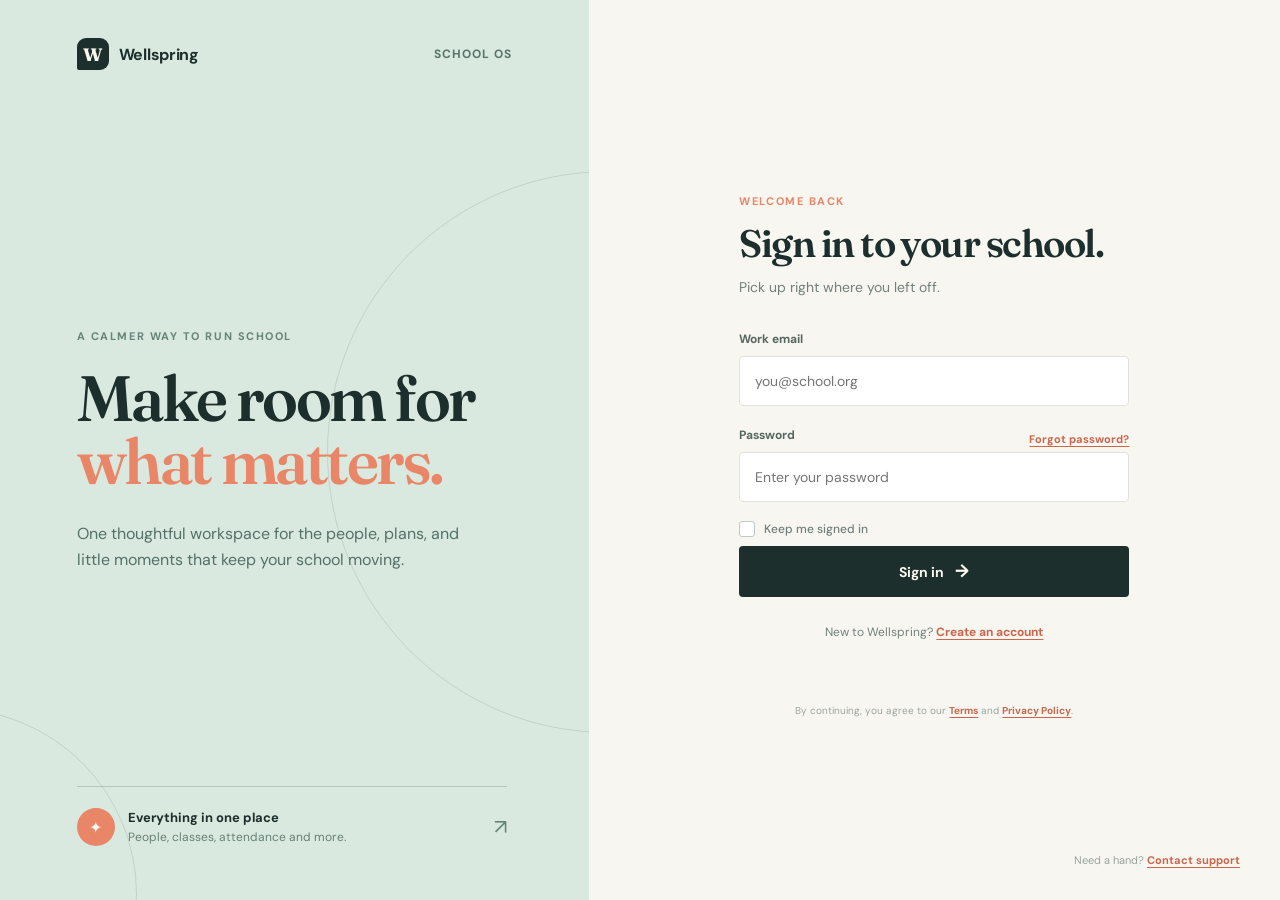
==== html/index.html @ 3523e987 "Add initial data files and basic HTML structure - Created OAF_sites.csv with site details including " ====
<!DOCTYPE html>
<html lang="en">

<head>
    <meta charset="UTF-8">
    <meta name="viewport" content="width=device-width, initial-scale=1.0">
    <link rel="stylesheet" href="style.css">
    <link rel="preconnect" href="https://fonts.googleapis.com">
    <link rel="preconnect" href="https://fonts.gstatic.com" crossorigin>
    <link
        href="https://fonts.googleapis.com/css2?family=DM+Sans:wght@400;500;600;700&family=Fraunces:opsz,wght@9..144,600;9..144,700&display=swap"
        rel="stylesheet">
    <title>Wellspring | School management made simple</title>
</head>

<body>
    <main class="auth-shell">
        <section class="brand-panel" aria-label="About Wellspring">
            <nav class="brand-nav">
                <a class="brand" href="index.html" aria-label="Wellspring home">
                    <span class="brand-mark" aria-hidden="true">W</span>
                    <span>Wellspring</span>
                </a>
                <span class="edition">School OS</span>
            </nav>

            <div class="brand-copy">
                <p class="eyebrow">A calmer way to run school</p>
                <h1>Make room for<br><em>what matters.</em></h1>
                <p class="intro">One thoughtful workspace for the people, plans, and little moments that keep your
                    school moving.</p>
            </div>

            <div class="campus-note">
                <div class="note-icon" aria-hidden="true">✦</div>
                <div>
                    <strong>Everything in one place</strong>
                    <span>People, classes, attendance and more.</span>
                </div>
                <span class="note-arrow" aria-hidden="true">↗</span>
            </div>
        </section>

        <section class="form-panel" aria-labelledby="welcome-title">
            <div class="form-wrap">
                <div class="mobile-brand">
                    <span class="brand-mark" aria-hidden="true">W</span>
                    <span>Wellspring</span>
                </div>
                <div class="form-heading">
                    <p class="eyebrow">Welcome back</p>
                    <h2 id="welcome-title">Sign in to your school.</h2>
                    <p>Pick up right where you left off.</p>
                </div>

                <form class="signin-form">
                    <label for="email">Work email</label>
                    <input id="email" name="email" type="email" placeholder="you@school.org" autocomplete="email"
                        required>

                    <div class="label-row">
                        <label for="password">Password</label>
                        <a href="#reset">Forgot password?</a>
                    </div>
                    <input id="password" name="password" type="password" placeholder="Enter your password"
                        autocomplete="current-password" required>

                    <label class="remember"><input type="checkbox" name="remember"><span class="checkbox"
                            aria-hidden="true"></span>Keep me signed in</label>
                    <button type="submit">Sign in <span aria-hidden="true">→</span></button>
                </form>

                <p class="signup-prompt">New to Wellspring? <a href="#create-account">Create an account</a></p>
                <p class="legal">By continuing, you agree to our <a href="#terms">Terms</a> and <a
                        href="#privacy">Privacy Policy</a>.</p>
            </div>
            <div class="help-link">Need a hand? <a href="mailto:hello@wellspring.school">Contact support</a></div>
        </section>
    </main>
</body>

</html>
</div>
<div class="right">

</div>
</div>
</body>

</html>
---- html/style.css ----
:root {
    --ink: #1d2f2c;
    --muted: #71807c;
    --paper: #f8f6f0;
    --cream: #f2e8d5;
    --mint: #d9e9df;
    --coral: #e88667;
    --line: #dfe3dc;
}

* { box-sizing: border-box; }

body {
    margin: 0;
    color: var(--ink);
    background: var(--paper);
    font-family: "DM Sans", sans-serif;
}

a { color: inherit; text-underline-offset: 3px; }

.auth-shell { display: grid; grid-template-columns: minmax(420px, 0.92fr) minmax(480px, 1.08fr); min-height: 100vh; }

.brand-panel {
    display: flex;
    flex-direction: column;
    justify-content: space-between;
    min-height: 100vh;
    padding: 38px clamp(40px, 6vw, 96px) 54px;
    overflow: hidden;
    background: var(--mint);
    position: relative;
}

.brand-panel::before, .brand-panel::after { content: ""; position: absolute; border: 1px solid rgba(29, 47, 44, 0.12); border-radius: 50%; pointer-events: none; }
.brand-panel::before { width: 560px; height: 560px; right: -300px; top: 19%; }
.brand-panel::after { width: 370px; height: 370px; left: -235px; bottom: -180px; }
.brand-nav, .brand, .label-row, .campus-note, .remember, .mobile-brand { display: flex; align-items: center; }
.brand-nav { justify-content: space-between; position: relative; z-index: 1; }
.brand { gap: 10px; text-decoration: none; font-weight: 700; letter-spacing: -0.02em; }
.brand-mark { display: grid; place-items: center; width: 32px; height: 32px; color: var(--paper); background: var(--ink); border-radius: 9px 9px 9px 2px; font-family: Fraunces, serif; font-size: 18px; }
.edition { color: #58736a; font-size: 12px; font-weight: 700; letter-spacing: 0.08em; text-transform: uppercase; }
.brand-copy { max-width: 520px; position: relative; z-index: 1; margin: 12vh 0 8vh; }
.eyebrow { color: #66837a; font-size: 11px; font-weight: 700; letter-spacing: 0.14em; text-transform: uppercase; }
h1, h2 { margin: 0; font-family: Fraunces, Georgia, serif; font-weight: 600; letter-spacing: -0.04em; }
h1 { margin-top: 24px; font-size: clamp(48px, 5vw, 78px); line-height: 0.98; }
h1 em { color: var(--coral); font-style: normal; }
.intro { max-width: 390px; margin: 28px 0 0; color: #557069; font-size: 16px; line-height: 1.65; }
.campus-note { gap: 13px; max-width: 430px; padding-top: 21px; border-top: 1px solid rgba(29, 47, 44, 0.18); position: relative; z-index: 1; }
.note-icon { display: grid; place-items: center; width: 38px; height: 38px; color: var(--paper); background: var(--coral); border-radius: 50%; }
.campus-note strong, .campus-note span { display: block; }
.campus-note strong { margin-bottom: 3px; font-size: 13px; }
.campus-note div span { color: #688078; font-size: 12px; }
.note-arrow { margin-left: auto; color: #66837a; font-size: 21px; }

.form-panel { display: flex; flex-direction: column; justify-content: center; padding: 56px clamp(40px, 9vw, 150px); position: relative; }
.form-wrap { width: min(100%, 390px); margin: auto; }
.form-heading { margin-bottom: 35px; }
.form-heading .eyebrow { margin-bottom: 15px; color: var(--coral); }
h2 { font-size: clamp(32px, 3vw, 44px); line-height: 1.05; }
.form-heading > p:last-child { margin: 14px 0 0; color: var(--muted); font-size: 14px; }
.signin-form { display: flex; flex-direction: column; }
.signin-form label { margin-bottom: 9px; color: #566661; font-size: 12px; font-weight: 700; }
.signin-form input[type="email"], .signin-form input[type="password"] { width: 100%; height: 50px; padding: 0 15px; margin-bottom: 21px; border: 1px solid var(--line); border-radius: 4px; outline: none; color: var(--ink); background: #fff; font: inherit; font-size: 14px; transition: border-color 160ms, box-shadow 160ms; }
.signin-form input:focus { border-color: var(--coral); box-shadow: 0 0 0 3px rgba(232, 134, 103, 0.14); }
.label-row { justify-content: space-between; }
.label-row a, .signup-prompt a, .legal a, .help-link a { color: #c9664c; font-weight: 700; }
.label-row a { font-size: 11px; }
.remember { gap: 9px; margin: -2px 0 25px; color: var(--muted) !important; font-weight: 500 !important; cursor: pointer; }
.remember input { position: absolute; opacity: 0; }
.checkbox { width: 16px; height: 16px; border: 1px solid #becbc5; border-radius: 3px; background: white; }
.remember input:checked + .checkbox { border-color: var(--coral); background: var(--coral); box-shadow: inset 0 0 0 3px white; }
button { height: 51px; border: 0; border-radius: 4px; color: #fffaf4; background: var(--ink); font: inherit; font-size: 14px; font-weight: 700; cursor: pointer; transition: transform 160ms, background 160ms; }
button span { margin-left: 8px; font-size: 18px; }
button:hover { background: #2c4943; transform: translateY(-1px); }
.signup-prompt { margin: 27px 0 0; color: var(--muted); text-align: center; font-size: 12px; }
.legal { margin: 64px 0 0; color: #9aa49f; text-align: center; font-size: 10px; }
.help-link { position: absolute; right: 40px; bottom: 33px; color: #9aa49f; font-size: 11px; }
.mobile-brand { display: none; }

@media (max-width: 760px) {
    .auth-shell { display: block; }
    .brand-panel { min-height: 455px; padding: 25px 25px 30px; }
    .brand-copy { margin: 54px 0 42px; }
    h1 { font-size: 50px; }
    .intro { margin-top: 20px; font-size: 14px; }
    .edition { display: none; }
    .form-panel { min-height: 590px; padding: 44px 25px 80px; }
    .mobile-brand { gap: 9px; margin-bottom: 45px; font-weight: 700; }
    .mobile-brand .brand-mark { width: 28px; height: 28px; font-size: 16px; }
    .form-heading { margin-bottom: 30px; }
    .legal { margin-top: 48px; }
    .help-link { right: 25px; bottom: 25px; }
}
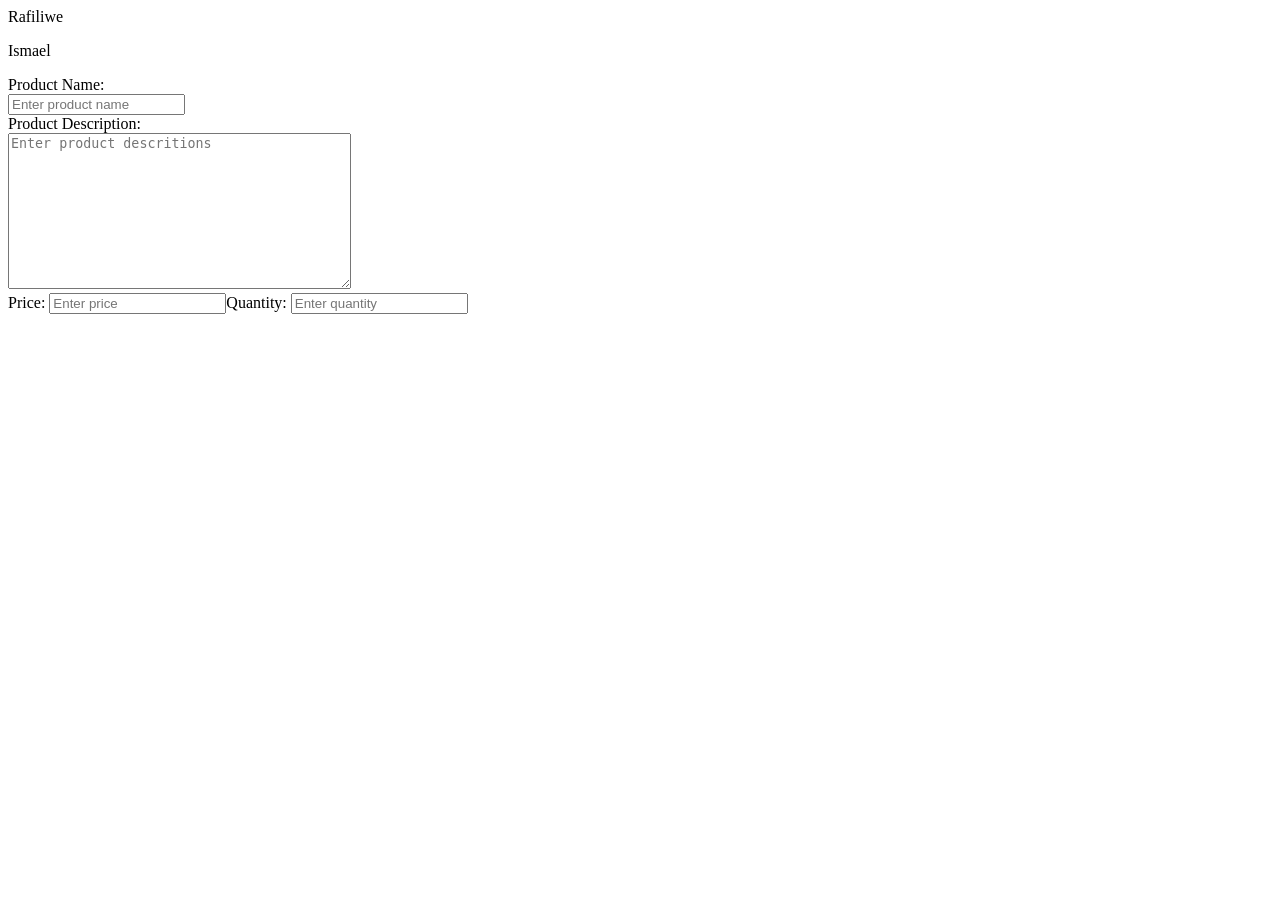
==== commit 6efa8c66: "Add Snake Game files including HTML, CSS, JS, and assets - Created snake.html for the game structure" ====
--- a/html/index.html
+++ b/html/index.html
@@ -4,87 +4,35 @@
 <head>
     <meta charset="UTF-8">
     <meta name="viewport" content="width=device-width, initial-scale=1.0">
+    <title>Document</title>
     <link rel="stylesheet" href="style.css">
-    <link rel="preconnect" href="https://fonts.googleapis.com">
-    <link rel="preconnect" href="https://fonts.gstatic.com" crossorigin>
-    <link
-        href="https://fonts.googleapis.com/css2?family=DM+Sans:wght@400;500;600;700&family=Fraunces:opsz,wght@9..144,600;9..144,700&display=swap"
-        rel="stylesheet">
-    <title>Wellspring | School management made simple</title>
 </head>
 
 <body>
-    <main class="auth-shell">
-        <section class="brand-panel" aria-label="About Wellspring">
-            <nav class="brand-nav">
-                <a class="brand" href="index.html" aria-label="Wellspring home">
-                    <span class="brand-mark" aria-hidden="true">W</span>
-                    <span>Wellspring</span>
-                </a>
-                <span class="edition">School OS</span>
-            </nav>
+    <div style="display: flex;" class="para">
+        <p">Rafiliwe</p>
+        <p>Ismael</p>
+    </div>
 
-            <div class="brand-copy">
-                <p class="eyebrow">A calmer way to run school</p>
-                <h1>Make room for<br><em>what matters.</em></h1>
-                <p class="intro">One thoughtful workspace for the people, plans, and little moments that keep your
-                    school moving.</p>
+    <form action="">
+        <div class="upper">
+            <label for="p-name">Product Name:</label><br>
+            <input type="text" name="p-name" placeholder="Enter product name"><br>
+            <label for="p-description">Product Description:</label><br>
+            <textarea type="text" rows="10" cols="40" id="pdescription" name="p-description"
+                placeholder="Enter product descritions"></textarea>
+        </div>
+        <div class="lowwer">
+            <div class="price">
+                <label for="price">Price:</label>
+                <input type="number" id="price" name="price" min="0" step="0.01" placeholder="Enter price" />
             </div>
-
-            <div class="campus-note">
-                <div class="note-icon" aria-hidden="true">✦</div>
-                <div>
-                    <strong>Everything in one place</strong>
-                    <span>People, classes, attendance and more.</span>
-                </div>
-                <span class="note-arrow" aria-hidden="true">↗</span>
+            <div class="quantity">
+                <label for="quantity">Quantity:</label>
+                <input type="number" id="quantity" name="quantity" min="1" step="1" placeholder="Enter quantity" />
             </div>
-        </section>
-
-        <section class="form-panel" aria-labelledby="welcome-title">
-            <div class="form-wrap">
-                <div class="mobile-brand">
-                    <span class="brand-mark" aria-hidden="true">W</span>
-                    <span>Wellspring</span>
-                </div>
-                <div class="form-heading">
-                    <p class="eyebrow">Welcome back</p>
-                    <h2 id="welcome-title">Sign in to your school.</h2>
-                    <p>Pick up right where you left off.</p>
-                </div>
-
-                <form class="signin-form">
-                    <label for="email">Work email</label>
-                    <input id="email" name="email" type="email" placeholder="you@school.org" autocomplete="email"
-                        required>
-
-                    <div class="label-row">
-                        <label for="password">Password</label>
-                        <a href="#reset">Forgot password?</a>
-                    </div>
-                    <input id="password" name="password" type="password" placeholder="Enter your password"
-                        autocomplete="current-password" required>
-
-                    <label class="remember"><input type="checkbox" name="remember"><span class="checkbox"
-                            aria-hidden="true"></span>Keep me signed in</label>
-                    <button type="submit">Sign in <span aria-hidden="true">→</span></button>
-                </form>
-
-                <p class="signup-prompt">New to Wellspring? <a href="#create-account">Create an account</a></p>
-                <p class="legal">By continuing, you agree to our <a href="#terms">Terms</a> and <a
-                        href="#privacy">Privacy Policy</a>.</p>
-            </div>
-            <div class="help-link">Need a hand? <a href="mailto:hello@wellspring.school">Contact support</a></div>
-        </section>
-    </main>
-</body>
-
-</html>
-</div>
-<div class="right">
-
-</div>
-</div>
+        </div>
+    </form>
 </body>
 
 </html>
--- a/html/style.css
+++ b/html/style.css
@@ -1,95 +1,49 @@
+<style>
+input[type=text]
 
-:root {
-    --ink: #1d2f2c;
-    --muted: #71807c;
-    --paper: #f8f6f0;
-    --cream: #f2e8d5;
-    --mint: #d9e9df;
-    --coral: #e88667;
-    --line: #dfe3dc;
+textarea {
+ border: 2px solid aquamarine;
+}
+    </style>r: blue;r
+
+
+<style>
+form {
+    background color:beige;
+    
 }
 
-* { box-sizing: border-box; }
-
-body {
-    margin: 0;
-    color: var(--ink);
-    background: var(--paper);
-    font-family: "DM Sans", sans-serif;
+.lowwer {
+    display: flex;
 }
 
-a { color: inherit; text-underline-offset: 3px; }
 
-.auth-shell { display: grid; grid-template-columns: minmax(420px, 0.92fr) minmax(480px, 1.08fr); min-height: 100vh; }
 
-.brand-panel {
-    display: flex;
-    flex-direction: column;
-    justify-content: space-between;
-    min-height: 100vh;
-    padding: 38px clamp(40px, 6vw, 96px) 54px;
-    overflow: hidden;
-    background: var(--mint);
-    position: relative;
-}
 
-.brand-panel::before, .brand-panel::after { content: ""; position: absolute; border: 1px solid rgba(29, 47, 44, 0.12); border-radius: 50%; pointer-events: none; }
-.brand-panel::before { width: 560px; height: 560px; right: -300px; top: 19%; }
-.brand-panel::after { width: 370px; height: 370px; left: -235px; bottom: -180px; }
-.brand-nav, .brand, .label-row, .campus-note, .remember, .mobile-brand { display: flex; align-items: center; }
-.brand-nav { justify-content: space-between; position: relative; z-index: 1; }
-.brand { gap: 10px; text-decoration: none; font-weight: 700; letter-spacing: -0.02em; }
-.brand-mark { display: grid; place-items: center; width: 32px; height: 32px; color: var(--paper); background: var(--ink); border-radius: 9px 9px 9px 2px; font-family: Fraunces, serif; font-size: 18px; }
-.edition { color: #58736a; font-size: 12px; font-weight: 700; letter-spacing: 0.08em; text-transform: uppercase; }
-.brand-copy { max-width: 520px; position: relative; z-index: 1; margin: 12vh 0 8vh; }
-.eyebrow { color: #66837a; font-size: 11px; font-weight: 700; letter-spacing: 0.14em; text-transform: uppercase; }
-h1, h2 { margin: 0; font-family: Fraunces, Georgia, serif; font-weight: 600; letter-spacing: -0.04em; }
-h1 { margin-top: 24px; font-size: clamp(48px, 5vw, 78px); line-height: 0.98; }
-h1 em { color: var(--coral); font-style: normal; }
-.intro { max-width: 390px; margin: 28px 0 0; color: #557069; font-size: 16px; line-height: 1.65; }
-.campus-note { gap: 13px; max-width: 430px; padding-top: 21px; border-top: 1px solid rgba(29, 47, 44, 0.18); position: relative; z-index: 1; }
-.note-icon { display: grid; place-items: center; width: 38px; height: 38px; color: var(--paper); background: var(--coral); border-radius: 50%; }
-.campus-note strong, .campus-note span { display: block; }
-.campus-note strong { margin-bottom: 3px; font-size: 13px; }
-.campus-note div span { color: #688078; font-size: 12px; }
-.note-arrow { margin-left: auto; color: #66837a; font-size: 21px; }
 
-.form-panel { display: flex; flex-direction: column; justify-content: center; padding: 56px clamp(40px, 9vw, 150px); position: relative; }
-.form-wrap { width: min(100%, 390px); margin: auto; }
-.form-heading { margin-bottom: 35px; }
-.form-heading .eyebrow { margin-bottom: 15px; color: var(--coral); }
-h2 { font-size: clamp(32px, 3vw, 44px); line-height: 1.05; }
-.form-heading > p:last-child { margin: 14px 0 0; color: var(--muted); font-size: 14px; }
-.signin-form { display: flex; flex-direction: column; }
-.signin-form label { margin-bottom: 9px; color: #566661; font-size: 12px; font-weight: 700; }
-.signin-form input[type="email"], .signin-form input[type="password"] { width: 100%; height: 50px; padding: 0 15px; margin-bottom: 21px; border: 1px solid var(--line); border-radius: 4px; outline: none; color: var(--ink); background: #fff; font: inherit; font-size: 14px; transition: border-color 160ms, box-shadow 160ms; }
-.signin-form input:focus { border-color: var(--coral); box-shadow: 0 0 0 3px rgba(232, 134, 103, 0.14); }
-.label-row { justify-content: space-between; }
-.label-row a, .signup-prompt a, .legal a, .help-link a { color: #c9664c; font-weight: 700; }
-.label-row a { font-size: 11px; }
-.remember { gap: 9px; margin: -2px 0 25px; color: var(--muted) !important; font-weight: 500 !important; cursor: pointer; }
-.remember input { position: absolute; opacity: 0; }
-.checkbox { width: 16px; height: 16px; border: 1px solid #becbc5; border-radius: 3px; background: white; }
-.remember input:checked + .checkbox { border-color: var(--coral); background: var(--coral); box-shadow: inset 0 0 0 3px white; }
-button { height: 51px; border: 0; border-radius: 4px; color: #fffaf4; background: var(--ink); font: inherit; font-size: 14px; font-weight: 700; cursor: pointer; transition: transform 160ms, background 160ms; }
-button span { margin-left: 8px; font-size: 18px; }
-button:hover { background: #2c4943; transform: translateY(-1px); }
-.signup-prompt { margin: 27px 0 0; color: var(--muted); text-align: center; font-size: 12px; }
-.legal { margin: 64px 0 0; color: #9aa49f; text-align: center; font-size: 10px; }
-.help-link { position: absolute; right: 40px; bottom: 33px; color: #9aa49f; font-size: 11px; }
-.mobile-brand { display: none; }
 
-@media (max-width: 760px) {
-    .auth-shell { display: block; }
-    .brand-panel { min-height: 455px; padding: 25px 25px 30px; }
-    .brand-copy { margin: 54px 0 42px; }
-    h1 { font-size: 50px; }
-    .intro { margin-top: 20px; font-size: 14px; }
-    .edition { display: none; }
-    .form-panel { min-height: 590px; padding: 44px 25px 80px; }
-    .mobile-brand { gap: 9px; margin-bottom: 45px; font-weight: 700; }
-    .mobile-brand .brand-mark { width: 28px; height: 28px; font-size: 16px; }
-    .form-heading { margin-bottom: 30px; }
-    .legal { margin-top: 48px; }
-    .help-link { right: 25px; bottom: 25px; }
-}+
+
+
+
+
+
+
+
+
+
+
+
+
+
+
+
+
+
+
+
+
+
+
+
+    
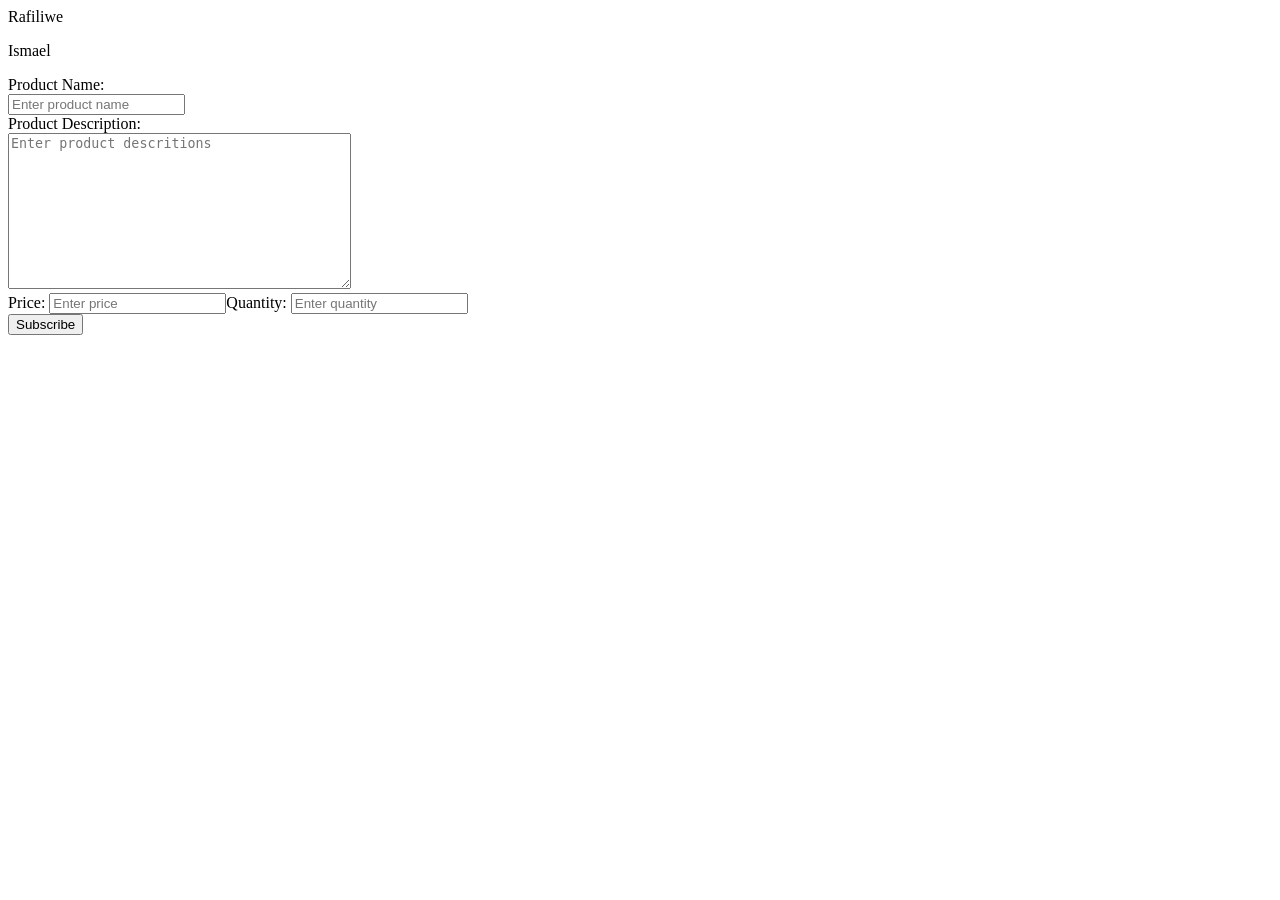
==== commit 6b4fe9a6: "Add subscription form and web scraping scripts - Updated index.html to include a subscription form a" ====
--- a/html/index.html
+++ b/html/index.html
@@ -11,10 +11,10 @@
 <body>
     <div style="display: flex;" class="para">
         <p">Rafiliwe</p>
-        <p>Ismael</p>
+            <p>Ismael</p>
     </div>
 
-    <form action="">
+    <form>
         <div class="upper">
             <label for="p-name">Product Name:</label><br>
             <input type="text" name="p-name" placeholder="Enter product name"><br>
@@ -32,7 +32,18 @@
                 <input type="number" id="quantity" name="quantity" min="1" step="1" placeholder="Enter quantity" />
             </div>
         </div>
+        <div class="button">
+            <button type="button" id="button">Subscribe</button>
+        </div>
     </form>
+
+    <div class="thanks" id="thanks">
+        <p>Thanks you subscribed</p>
+    </div>
+
+    <script src="https://code.jquery.com/jquery-3.7.1.min.js"></script>
+    <script src="jquery.js"></script>
+
 </body>
 
 </html>
--- a/html/style.css
+++ b/html/style.css
@@ -1,49 +1,22 @@
-<style>
-input[type=text]
+<style>input[type=text] textarea {
+    border: 2px solid aquamarine;
+}
 
-textarea {
- border: 2px solid aquamarine;
-}
-    </style>r: blue;r
+</style>r: blue;
 
+r <style>form {
+    background color: beige;
 
-<style>
-form {
-    background color:beige;
-    
 }
 
 .lowwer {
     display: flex;
 }
 
+#thanks {
+    background: #000;
+    color: white;
+    padding: 20px;
+    display: none;
+}
 
-
-
-
-
-
-
-
-
-
-
-
-
-
-
-
-
-
-
-
-
-
-
-
-
-
-
-
-
-    
